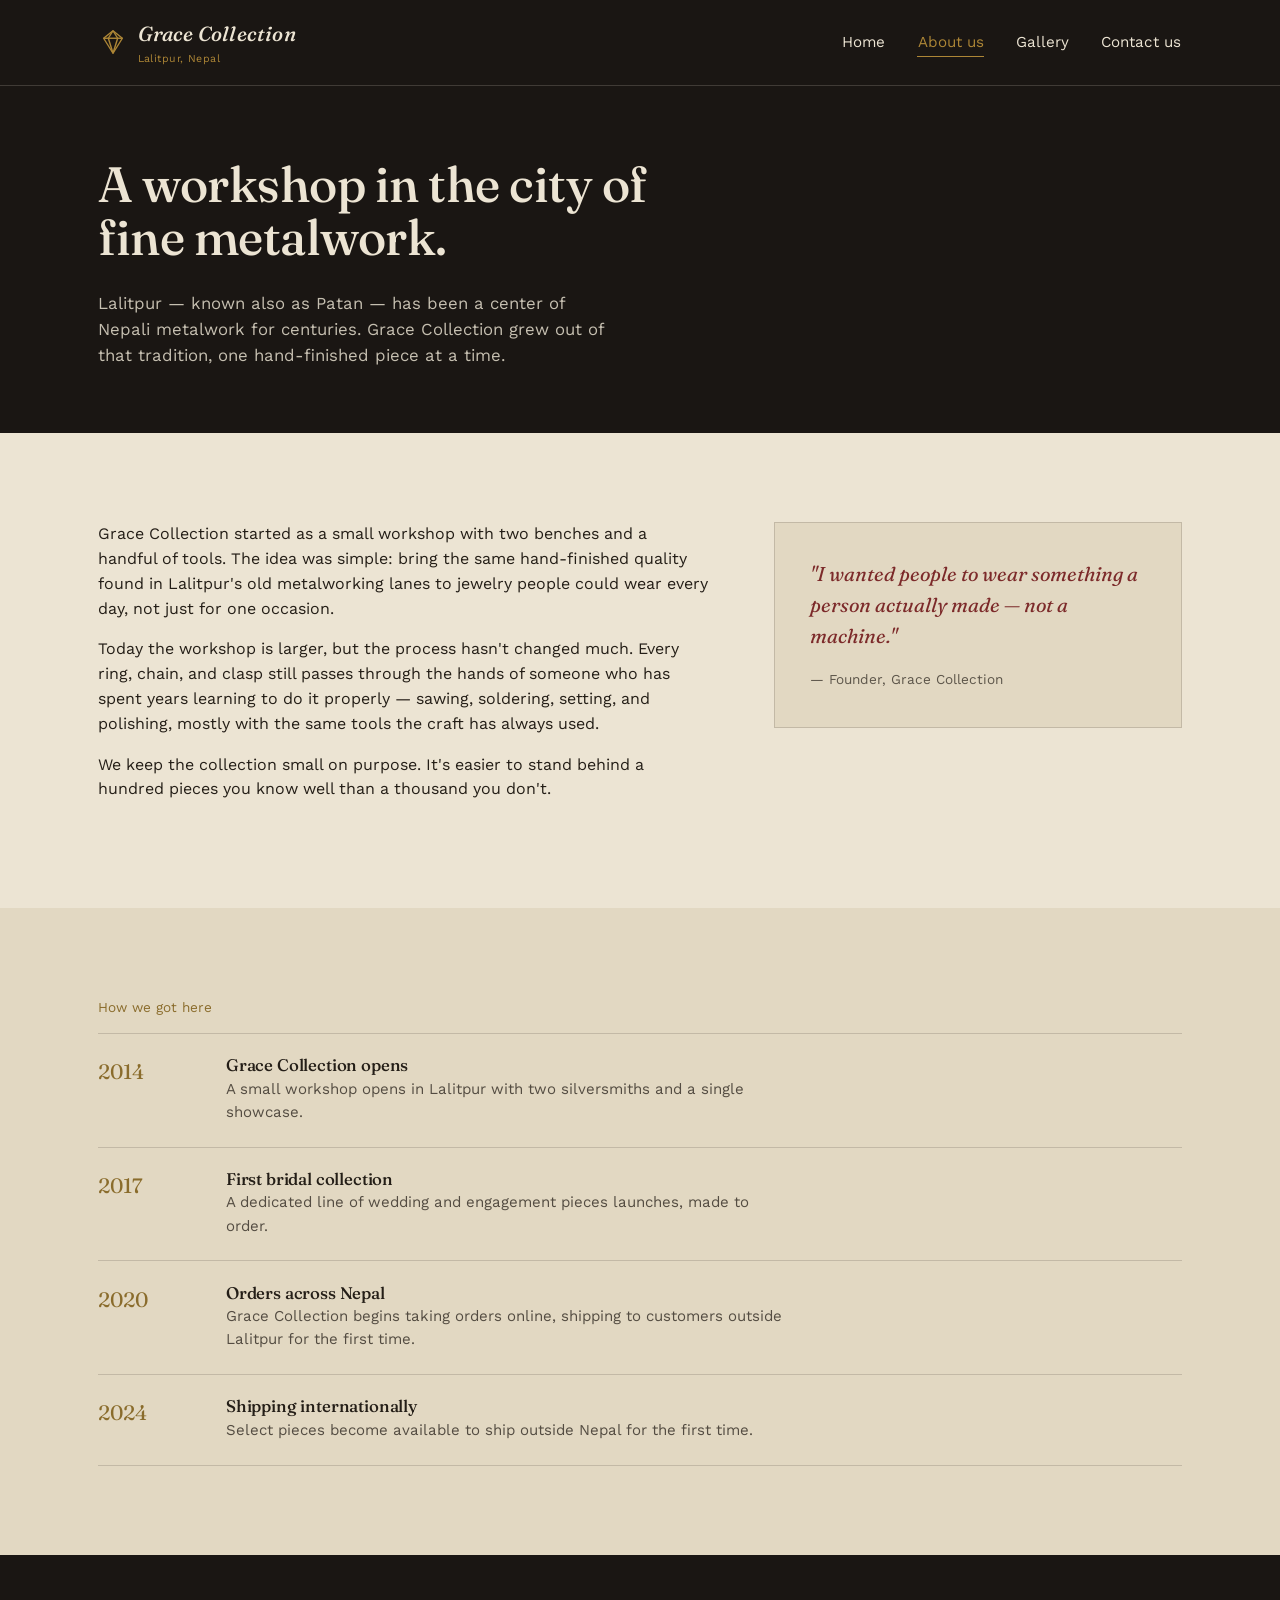
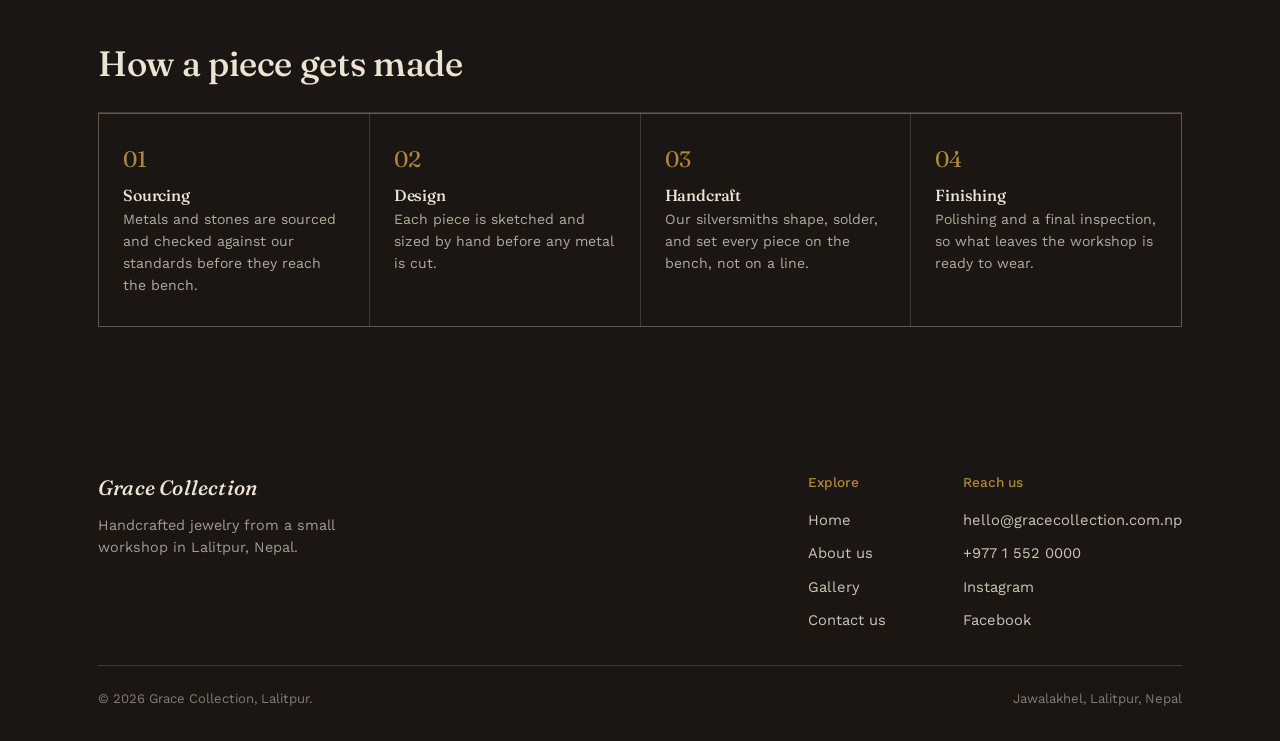
==== src/about.html @ c0f7ed3c "Add source files" ====
<!DOCTYPE html>
<html lang="en">
<head>
<meta charset="UTF-8">
<meta name="viewport" content="width=device-width, initial-scale=1.0">
<title>About us — Grace Collection</title>
<meta name="description" content="The story behind Grace Collection, a jewelry workshop in Lalitpur, Nepal.">
<link rel="preconnect" href="https://fonts.googleapis.com">
<link rel="preconnect" href="https://fonts.gstatic.com" crossorigin>
<link href="https://fonts.googleapis.com/css2?family=Fraunces:ital,opsz,wght@0,9..144,300;0,9..144,500;0,9..144,600;1,9..144,400;1,9..144,500&family=Work+Sans:wght@400;500;600&display=swap" rel="stylesheet">
<link rel="stylesheet" href="styles.css">
</head>
<body>

<header class="site-header">
  <div class="container">
    <a class="brand" href="index.html">
      <svg class="brand-mark" viewBox="0 0 32 32" fill="none" stroke="currentColor" stroke-width="1.5" stroke-linejoin="round" aria-hidden="true">
        <path d="M6 12 L16 4 L26 12 L16 28 Z"/>
        <path d="M6 12 L26 12"/>
        <path d="M11 12 L16 28"/>
        <path d="M21 12 L16 28"/>
        <path d="M16 4 L11 12"/>
        <path d="M16 4 L21 12"/>
      </svg>
      <span>
        <span class="brand-name">Grace Collection</span>
        <span class="brand-place">Lalitpur, Nepal</span>
      </span>
    </a>
    <button class="nav-toggle" aria-label="Toggle menu" aria-expanded="false">
      <svg viewBox="0 0 24 24" fill="none" stroke="currentColor" stroke-width="1.6" stroke-linecap="round" aria-hidden="true">
        <line x1="3" y1="6" x2="21" y2="6"/><line x1="3" y1="12" x2="21" y2="12"/><line x1="3" y1="18" x2="21" y2="18"/>
      </svg>
    </button>
    <nav class="site-nav" aria-label="Primary">
      <ul>
        <li><a href="index.html">Home</a></li>
        <li><a href="about.html" aria-current="page">About us</a></li>
        <li><a href="gallery.html">Gallery</a></li>
        <li><a href="contact.html">Contact us</a></li>
      </ul>
    </nav>
  </div>
</header>

<main>

  <section class="on-ink page-intro">
    <div class="container">
      <h1>A workshop in the city of fine metalwork.</h1>
      <p class="lede">Lalitpur — known also as Patan — has been a center of Nepali metalwork for centuries. Grace Collection grew out of that tradition, one hand-finished piece at a time.</p>
    </div>
  </section>

  <section class="on-paper">
    <div class="container two-col">
      <div>
        <p>Grace Collection started as a small workshop with two benches and a handful of tools. The idea was simple: bring the same hand-finished quality found in Lalitpur's old metalworking lanes to jewelry people could wear every day, not just for one occasion.</p>
        <p>Today the workshop is larger, but the process hasn't changed much. Every ring, chain, and clasp still passes through the hands of someone who has spent years learning to do it properly — sawing, soldering, setting, and polishing, mostly with the same tools the craft has always used.</p>
        <p>We keep the collection small on purpose. It's easier to stand behind a hundred pieces you know well than a thousand you don't.</p>
      </div>
      <div class="pull-panel">
        <blockquote>"I wanted people to wear something a person actually made — not a machine."</blockquote>
        <cite>— Founder, Grace Collection</cite>
      </div>
    </div>
  </section>

  <section class="on-paper-soft">
    <div class="container">
      <p class="eyebrow-plain">How we got here</p>
      <ul class="timeline">
        <li>
          <span class="year">2014</span>
          <div>
            <h3>Grace Collection opens</h3>
            <p>A small workshop opens in Lalitpur with two silversmiths and a single showcase.</p>
          </div>
        </li>
        <li>
          <span class="year">2017</span>
          <div>
            <h3>First bridal collection</h3>
            <p>A dedicated line of wedding and engagement pieces launches, made to order.</p>
          </div>
        </li>
        <li>
          <span class="year">2020</span>
          <div>
            <h3>Orders across Nepal</h3>
            <p>Grace Collection begins taking orders online, shipping to customers outside Lalitpur for the first time.</p>
          </div>
        </li>
        <li>
          <span class="year">2024</span>
          <div>
            <h3>Shipping internationally</h3>
            <p>Select pieces become available to ship outside Nepal for the first time.</p>
          </div>
        </li>
      </ul>
    </div>
  </section>

  <section class="on-ink">
    <div class="container">
      <h2 style="font-size:clamp(1.6rem,3vw,2.2rem); max-width:22ch;">How a piece gets made</h2>
      <hr class="rule" style="margin: 1.8rem 0 0;">
      <div class="process-steps">
        <div class="process-step">
          <span class="step-year">01</span>
          <h3>Sourcing</h3>
          <p>Metals and stones are sourced and checked against our standards before they reach the bench.</p>
        </div>
        <div class="process-step">
          <span class="step-year">02</span>
          <h3>Design</h3>
          <p>Each piece is sketched and sized by hand before any metal is cut.</p>
        </div>
        <div class="process-step">
          <span class="step-year">03</span>
          <h3>Handcraft</h3>
          <p>Our silversmiths shape, solder, and set every piece on the bench, not on a line.</p>
        </div>
        <div class="process-step">
          <span class="step-year">04</span>
          <h3>Finishing</h3>
          <p>Polishing and a final inspection, so what leaves the workshop is ready to wear.</p>
        </div>
      </div>
    </div>
  </section>

</main>

<footer class="site-footer">
  <div class="container">
    <div class="footer-top">
      <div class="footer-brand">
        <span class="brand-name" style="font-family:var(--serif); font-style:italic;">Grace Collection</span>
        <p>Handcrafted jewelry from a small workshop in Lalitpur, Nepal.</p>
      </div>
      <div class="footer-links">
        <div>
          <h4>Explore</h4>
          <ul>
            <li><a href="index.html">Home</a></li>
            <li><a href="about.html">About us</a></li>
            <li><a href="gallery.html">Gallery</a></li>
            <li><a href="contact.html">Contact us</a></li>
          </ul>
        </div>
        <div>
          <h4>Reach us</h4>
          <ul>
            <li><a href="mailto:hello@gracecollection.com.np">hello@gracecollection.com.np</a></li>
            <li><a href="tel:+97715520000">+977 1&nbsp;552&nbsp;0000</a></li>
            <li><a href="https://instagram.com" target="_blank" rel="noopener">Instagram</a></li>
            <li><a href="https://facebook.com" target="_blank" rel="noopener">Facebook</a></li>
          </ul>
        </div>
      </div>
    </div>
    <div class="footer-bottom">
      <span>© 2026 Grace Collection, Lalitpur.</span>
      <span>Jawalakhel, Lalitpur, Nepal</span>
    </div>
  </div>
</footer>

<script src="script.js"></script>
</body>
</html>
---- src/styles.css ----
/* ==========================================================================
   Grace Collection — design tokens
   Palette drawn from Lalitpur (Patan)'s metalwork tradition:
   oxidised bronze, aged brass, garnet stone, copper-patina green.
   ========================================================================== */

:root{
  --ink:        #1a1613;   /* oxidised bronze — primary dark background */
  --ink-soft:   #241f1a;   /* slightly lighter panel on ink */
  --paper:      #ece4d3;   /* warm stone / parchment — light background */
  --paper-soft: #e2d8c2;   /* panel tone on paper */
  --brass:      #ad8636;   /* aged brass — primary accent */
  --brass-dim:  #8a6c2c;   /* brass, lower contrast, for text on paper */
  --garnet:     #7c2a2a;   /* garnet stone — secondary accent */
  --patina:     #56705f;   /* copper patina — tertiary accent */
  --ink-text:   #241e17;   /* body text on paper */
  --paper-text: #ece4d3;   /* body text on ink */
  --line-on-ink:   rgba(236,228,211,0.18);
  --line-on-paper: rgba(36,30,23,0.16);

  --serif: "Fraunces", "Iowan Old Style", "Palatino Linotype", serif;
  --sans:  "Work Sans", "Helvetica Neue", Arial, sans-serif;

  --maxw: 1180px;
  --gutter: clamp(1.25rem, 4vw, 3rem);
}

*, *::before, *::after{ box-sizing: border-box; }
html{ scroll-behavior: smooth; }
@media (prefers-reduced-motion: reduce){
  html{ scroll-behavior: auto; }
  *, *::before, *::after{ animation-duration: 0.001ms !important; animation-iteration-count: 1 !important; transition-duration: 0.001ms !important; }
}

body{
  margin: 0;
  background: var(--paper);
  color: var(--ink-text);
  font-family: var(--sans);
  font-size: 16px;
  line-height: 1.55;
  -webkit-font-smoothing: antialiased;
}

img, svg{ display:block; max-width:100%; }

a{ color: inherit; }

h1, h2, h3{
  font-family: var(--serif);
  font-weight: 500;
  line-height: 1.08;
  margin: 0 0 0.5em;
  letter-spacing: -0.01em;
}

p{ margin: 0 0 1em; max-width: 62ch; }

.container{
  max-width: var(--maxw);
  margin: 0 auto;
  padding: 0 var(--gutter);
}

/* focus visibility */
a:focus-visible, button:focus-visible{
  outline: 2px solid var(--brass);
  outline-offset: 3px;
}

/* ---------------------------------------------------------------- header */

.site-header{
  position: sticky;
  top: 0;
  z-index: 40;
  background: var(--ink);
  color: var(--paper-text);
  border-bottom: 1px solid var(--line-on-ink);
}

.site-header .container{
  display: flex;
  align-items: center;
  justify-content: space-between;
  padding-top: 1.1rem;
  padding-bottom: 1.1rem;
}

.brand{
  display: flex;
  align-items: center;
  gap: 0.6rem;
  text-decoration: none;
  color: var(--paper-text);
}

.brand-mark{ width: 30px; height: 30px; color: var(--brass); flex: none; }

.brand-name{
  font-family: var(--serif);
  font-style: italic;
  font-weight: 500;
  font-size: 1.28rem;
  letter-spacing: 0.01em;
}

.brand-place{
  display:block;
  font-family: var(--sans);
  font-style: normal;
  font-size: 0.66rem;
  letter-spacing: 0.04em;
  color: var(--brass);
  margin-top: 0.1rem;
}

nav.site-nav ul{
  display: flex;
  gap: clamp(1.1rem, 2.4vw, 2.1rem);
  list-style: none;
  margin: 0; padding: 0;
}

nav.site-nav a{
  text-decoration: none;
  font-size: 0.95rem;
  color: var(--paper-text);
  padding: 0.3rem 0.05rem;
  border-bottom: 1px solid transparent;
  transition: border-color 0.15s ease, color 0.15s ease;
}
nav.site-nav a:hover{ border-color: var(--brass); }
nav.site-nav a[aria-current="page"]{
  color: var(--brass);
  border-color: var(--brass);
}

.nav-toggle{
  display: none;
  background: none;
  border: 1px solid var(--line-on-ink);
  color: var(--paper-text);
  width: 42px; height: 38px;
  border-radius: 2px;
  cursor: pointer;
  align-items: center;
  justify-content: center;
}
.nav-toggle svg{ width: 18px; height: 18px; }

@media (max-width: 720px){
  nav.site-nav{
    position: absolute;
    top: 100%; left: 0; right: 0;
    background: var(--ink);
    border-bottom: 1px solid var(--line-on-ink);
    max-height: 0;
    overflow: hidden;
    transition: max-height 0.25s ease;
  }
  nav.site-nav.is-open{ max-height: 260px; }
  nav.site-nav ul{
    flex-direction: column;
    gap: 0;
    padding: 0.5rem var(--gutter) 1.2rem;
  }
  nav.site-nav li{ border-top: 1px solid var(--line-on-ink); }
  nav.site-nav li:first-child{ border-top: none; }
  nav.site-nav a{ display:block; padding: 0.85rem 0; border-bottom: none; }
  .nav-toggle{ display: inline-flex; }
  .site-header{ position: relative; }
}

/* ------------------------------------------------------------- sections */

section{ padding: clamp(3rem, 7vw, 6rem) 0; }

.on-ink{ background: var(--ink); color: var(--paper-text); }
.on-paper{ background: var(--paper); color: var(--ink-text); }
.on-paper-soft{ background: var(--paper-soft); color: var(--ink-text); }

.rule{
  border: none;
  border-top: 1px solid var(--line-on-paper);
  margin: 0;
}
.on-ink .rule{ border-top-color: var(--line-on-ink); }

.eyebrow-plain{
  font-size: 0.85rem;
  color: var(--brass-dim);
  margin: 0 0 0.9rem;
}
.on-ink .eyebrow-plain{ color: var(--brass); }

/* ------------------------------------------------------------------ hero */

.hero{
  display: grid;
  grid-template-columns: 1.15fr 0.85fr;
  gap: clamp(2rem, 5vw, 4rem);
  align-items: center;
  padding-top: clamp(3rem, 8vw, 5.5rem);
  padding-bottom: clamp(3rem, 8vw, 5.5rem);
}

.hero h1{
  font-size: clamp(2.4rem, 5vw, 4rem);
  max-width: 14ch;
}

.hero p.lede{
  font-size: 1.1rem;
  max-width: 46ch;
  color: rgba(236,228,211,0.82);
}

.btn{
  display: inline-flex;
  align-items: center;
  gap: 0.5rem;
  padding: 0.85rem 1.4rem;
  border: 1px solid var(--brass);
  color: var(--brass);
  text-decoration: none;
  font-size: 0.95rem;
  border-radius: 1px;
  transition: background 0.15s ease, color 0.15s ease;
}
.btn:hover{ background: var(--brass); color: var(--ink); }
.on-paper .btn{ border-color: var(--garnet); color: var(--garnet); }
.on-paper .btn:hover{ background: var(--garnet); color: var(--paper); }

.hero-art{
  border: 1px solid var(--line-on-ink);
  padding: clamp(1.5rem, 4vw, 3rem);
  aspect-ratio: 4/5;
  display:flex;
  align-items:center;
  justify-content:center;
  background: linear-gradient(155deg, #2a2119 0%, #1a1613 60%);
}
.hero-art svg{ width: 100%; height: 100%; color: var(--brass); }

@media (max-width: 820px){
  .hero{ grid-template-columns: 1fr; }
  .hero-art{ order: -1; max-width: 320px; margin: 0 auto; }
}

/* -------------------------------------------------------------- page top (non-home) */

.page-intro{
  padding-top: clamp(2.75rem, 7vw, 4.5rem);
  padding-bottom: clamp(2rem, 5vw, 3rem);
}
.page-intro h1{ font-size: clamp(2.1rem, 4.4vw, 3.1rem); max-width: 18ch; }
.page-intro .lede{ font-size: 1.05rem; color: rgba(236,228,211,0.82); max-width: 52ch; }

/* --------------------------------------------------------- category grid */

.category-grid{
  display: grid;
  grid-template-columns: repeat(4, 1fr);
  gap: 1px;
  background: var(--line-on-paper);
  border: 1px solid var(--line-on-paper);
}
.category-card{
  background: var(--paper);
  padding: 2rem 1.6rem;
  text-decoration: none;
  color: var(--ink-text);
  display:flex;
  flex-direction: column;
  gap: 1.4rem;
  min-height: 220px;
  transition: background 0.15s ease;
}
.category-card:hover{ background: var(--paper-soft); }
.category-card svg{ width: 40px; height: 40px; color: var(--garnet); }
.category-card h3{ font-size: 1.15rem; margin-bottom: 0.25rem; }
.category-card p{ font-size: 0.92rem; color: rgba(36,30,23,0.75); margin: 0; }

@media (max-width: 900px){
  .category-grid{ grid-template-columns: repeat(2, 1fr); }
}
@media (max-width: 520px){
  .category-grid{ grid-template-columns: 1fr; }
}

/* ------------------------------------------------------------ why-us row */

.statement-row{
  display: grid;
  grid-template-columns: repeat(3, 1fr);
  gap: clamp(2rem, 4vw, 3rem);
}
.statement svg{ width: 30px; height: 30px; color: var(--patina); margin-bottom: 1.1rem; }
.statement h3{ font-size: 1.15rem; }
.statement p{ font-size: 0.95rem; color: rgba(236,228,211,0.78); }

@media (max-width: 780px){
  .statement-row{ grid-template-columns: 1fr; }
}

/* ------------------------------------------------------------------ two-col (about) */

.two-col{
  display: grid;
  grid-template-columns: 1.2fr 0.8fr;
  gap: clamp(2rem, 5vw, 4rem);
  align-items: start;
}
.pull-panel{
  border: 1px solid var(--line-on-paper);
  padding: clamp(1.6rem, 3vw, 2.2rem);
  background: var(--paper-soft);
}
.pull-panel blockquote{
  font-family: var(--serif);
  font-style: italic;
  font-size: 1.25rem;
  margin: 0 0 1rem;
  color: var(--garnet);
}
.pull-panel cite{ font-style: normal; font-size: 0.85rem; color: rgba(36,30,23,0.7); }

@media (max-width: 820px){ .two-col{ grid-template-columns: 1fr; } }

/* ------------------------------------------------------------------ timeline */

.timeline{ list-style:none; margin:0; padding:0; }
.timeline li{
  display: grid;
  grid-template-columns: 6.5rem 1fr;
  gap: 1.5rem;
  padding: 1.4rem 0;
  border-top: 1px solid var(--line-on-paper);
}
.timeline li:last-child{ border-bottom: 1px solid var(--line-on-paper); }
.timeline .year{
  font-family: var(--serif);
  font-size: 1.3rem;
  color: var(--brass-dim);
}
.timeline h3{ font-size: 1.05rem; margin-bottom: 0.2rem; }
.timeline p{ margin:0; font-size: 0.94rem; color: rgba(36,30,23,0.75); }

@media (max-width: 560px){
  .timeline li{ grid-template-columns: 1fr; gap: 0.3rem; }
}

/* ------------------------------------------------------------------ process steps */

.process-steps{
  display:grid;
  grid-template-columns: repeat(4,1fr);
  gap: 1px;
  background: var(--line-on-ink);
  border: 1px solid var(--line-on-ink);
}
.process-step{
  background: var(--ink);
  padding: 1.8rem 1.5rem;
}
.process-step .step-year{
  font-family: var(--serif);
  color: var(--brass);
  font-size: 1.4rem;
  display:block;
  margin-bottom: 0.6rem;
}
.process-step h3{ font-size: 1rem; margin-bottom: 0.35rem; }
.process-step p{ font-size: 0.88rem; color: rgba(236,228,211,0.72); margin:0; }

@media (max-width: 820px){ .process-steps{ grid-template-columns: repeat(2,1fr); } }
@media (max-width: 480px){ .process-steps{ grid-template-columns: 1fr; } }

/* ------------------------------------------------------------------ gallery */

.filter-bar{
  display: flex;
  flex-wrap: wrap;
  gap: 0.6rem 1.5rem;
  padding: 1.6rem 0 2.2rem;
  border-bottom: 1px solid var(--line-on-paper);
}
.filter-btn{
  background: none;
  border: none;
  font: inherit;
  font-size: 0.95rem;
  color: rgba(36,30,23,0.6);
  padding: 0.2rem 0;
  cursor: pointer;
  border-bottom: 1px solid transparent;
}
.filter-btn:hover{ color: var(--ink-text); }
.filter-btn.is-active{
  color: var(--garnet);
  border-color: var(--garnet);
}

.gallery-grid{
  display: grid;
  grid-template-columns: repeat(3, 1fr);
  gap: clamp(1.4rem, 2.5vw, 2.2rem);
  padding-top: clamp(2rem, 4vw, 2.8rem);
}
.piece{ text-decoration:none; color:inherit; }
.piece-art{
  aspect-ratio: 1/1;
  display:flex;
  align-items:center;
  justify-content:center;
  padding: 14%;
  margin-bottom: 1rem;
  border: 1px solid var(--line-on-paper);
}
.piece-art svg{ width:100%; height:100%; color: rgba(26,22,19,0.82); }
.piece[data-cat="rings"] .piece-art{ background: linear-gradient(155deg,#efe6d4,#d8c9a8); }
.piece[data-cat="necklaces"] .piece-art{ background: linear-gradient(155deg,#e9dfcb,#c9b490); }
.piece[data-cat="earrings"] .piece-art{ background: linear-gradient(155deg,#e7d9cd,#c9a898); }
.piece[data-cat="bangles"] .piece-art{ background: linear-gradient(155deg,#e2ded0,#b9c2b2); }

.piece h3{ font-size: 1.02rem; margin-bottom: 0.2rem; font-family: var(--sans); font-weight: 500; }
.piece .piece-cat{ font-size: 0.82rem; color: rgba(36,30,23,0.6); margin-bottom: 0.35rem; }
.piece .piece-price{ font-size: 0.95rem; color: var(--brass-dim); margin: 0; }

.piece[hidden]{ display:none; }

@media (max-width: 900px){ .gallery-grid{ grid-template-columns: repeat(2,1fr); } }
@media (max-width: 540px){ .gallery-grid{ grid-template-columns: 1fr; } }

.gallery-note{ font-size: 0.85rem; color: rgba(36,30,23,0.55); margin-top: 2.5rem; }

/* ------------------------------------------------------------------ contact */

.contact-grid{
  display: grid;
  grid-template-columns: 1fr 1fr;
  gap: clamp(2rem, 5vw, 4rem);
}
.contact-list{ list-style:none; margin:0; padding:0; }
.contact-list li{
  padding: 1.3rem 0;
  border-top: 1px solid var(--line-on-paper);
  display:grid;
  grid-template-columns: 7rem 1fr;
  gap: 1rem;
}
.contact-list li:last-child{ border-bottom: 1px solid var(--line-on-paper); }
.contact-list .label{ font-size: 0.85rem; color: rgba(36,30,23,0.55); }
.contact-list a{ text-decoration: none; color: var(--garnet); border-bottom: 1px solid transparent; }
.contact-list a:hover{ border-color: var(--garnet); }

.hours-table{ width:100%; border-collapse: collapse; font-size: 0.95rem; }
.hours-table td{ padding: 0.55rem 0; border-top: 1px solid var(--line-on-paper); }
.hours-table tr:last-child td{ border-bottom: 1px solid var(--line-on-paper); }
.hours-table td:last-child{ text-align:right; color: rgba(36,30,23,0.7); }

.map-mark{ width: 46px; height: 46px; color: var(--garnet); margin-bottom: 1.4rem; }

@media (max-width: 780px){ .contact-grid{ grid-template-columns: 1fr; } }

/* ------------------------------------------------------------------ footer */

footer.site-footer{
  background: var(--ink);
  color: var(--paper-text);
  padding: clamp(2.5rem, 5vw, 3.5rem) 0 2rem;
}
.footer-top{
  display:flex;
  flex-wrap: wrap;
  gap: 2.5rem;
  justify-content: space-between;
  padding-bottom: 2rem;
  border-bottom: 1px solid var(--line-on-ink);
  margin-bottom: 1.4rem;
}
.footer-brand .brand-name{ font-size: 1.3rem; }
.footer-brand p{ margin-top: 0.6rem; font-size: 0.9rem; color: rgba(236,228,211,0.65); max-width: 32ch; }

.footer-links{ display:flex; gap: clamp(2.5rem, 6vw, 5rem); flex-wrap: wrap; }
.footer-links h4{
  font-family: var(--sans);
  font-size: 0.85rem;
  color: var(--brass);
  margin: 0 0 0.9rem;
  font-weight: 500;
}
.footer-links ul{ list-style:none; margin:0; padding:0; display:flex; flex-direction:column; gap:0.55rem; }
.footer-links a{ text-decoration:none; font-size:0.92rem; color: rgba(236,228,211,0.85); }
.footer-links a:hover{ color: var(--brass); }

.footer-bottom{
  display:flex;
  justify-content: space-between;
  flex-wrap: wrap;
  gap: 0.8rem;
  font-size: 0.82rem;
  color: rgba(236,228,211,0.5);
}
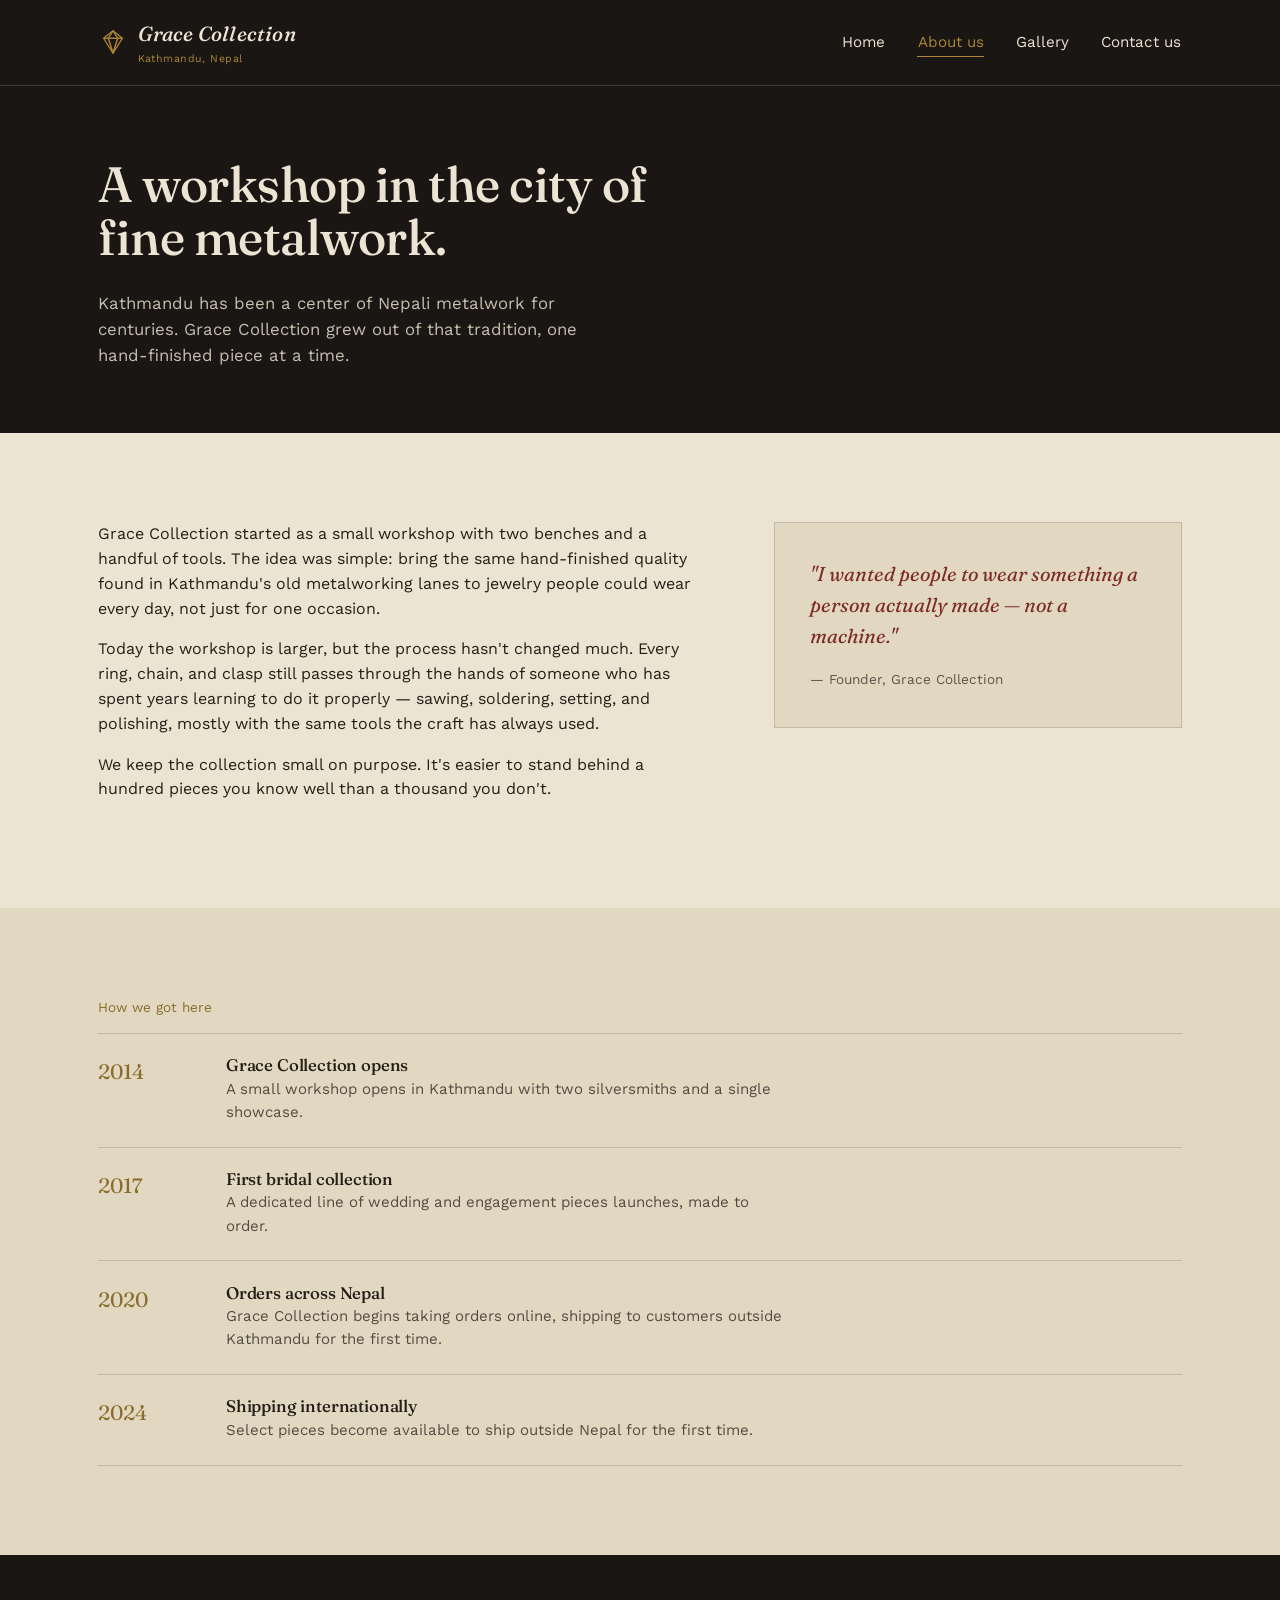
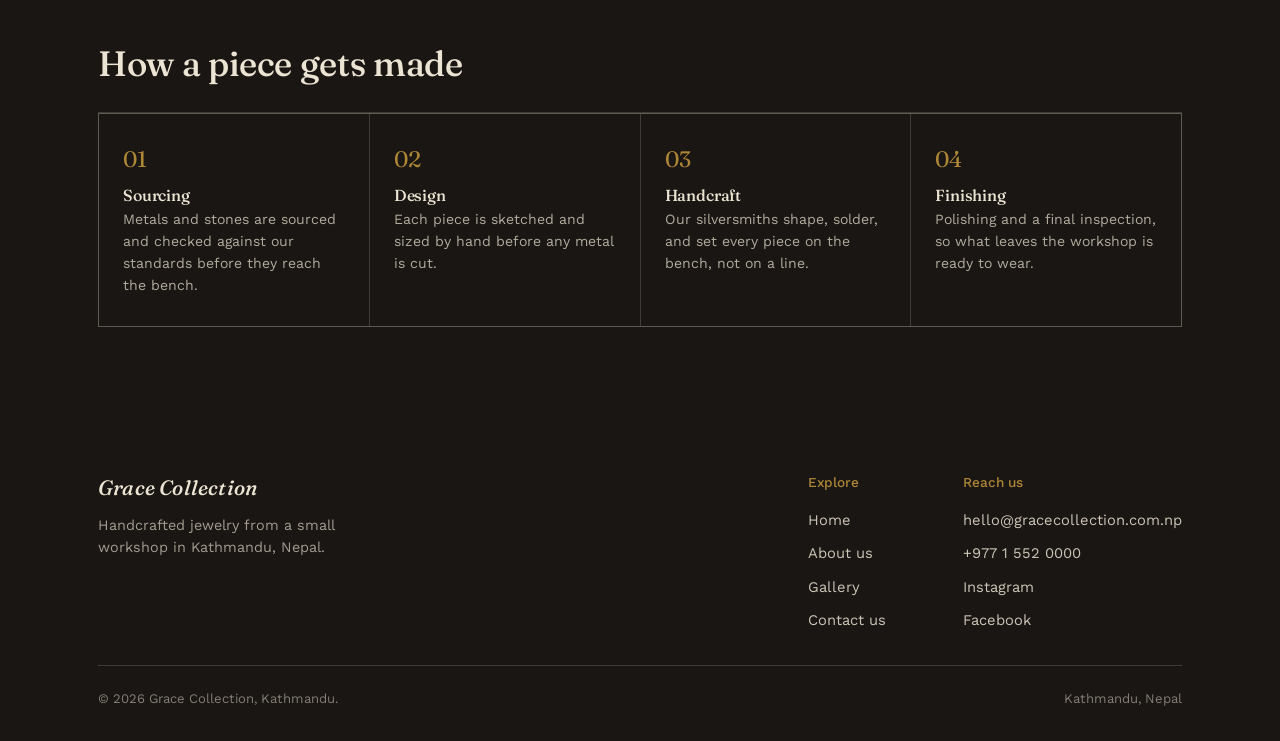
==== commit 356dcfbb: "Fixed Contact" ====
--- a/src/about.html
+++ b/src/about.html
@@ -4,7 +4,7 @@
 <meta charset="UTF-8">
 <meta name="viewport" content="width=device-width, initial-scale=1.0">
 <title>About us — Grace Collection</title>
-<meta name="description" content="The story behind Grace Collection, a jewelry workshop in Lalitpur, Nepal.">
+<meta name="description" content="The story behind Grace Collection, a jewelry workshop in Kathmandu, Nepal.">
 <link rel="preconnect" href="https://fonts.googleapis.com">
 <link rel="preconnect" href="https://fonts.gstatic.com" crossorigin>
 <link href="https://fonts.googleapis.com/css2?family=Fraunces:ital,opsz,wght@0,9..144,300;0,9..144,500;0,9..144,600;1,9..144,400;1,9..144,500&family=Work+Sans:wght@400;500;600&display=swap" rel="stylesheet">
@@ -25,7 +25,7 @@
       </svg>
       <span>
         <span class="brand-name">Grace Collection</span>
-        <span class="brand-place">Lalitpur, Nepal</span>
+        <span class="brand-place">Kathmandu, Nepal</span>
       </span>
     </a>
     <button class="nav-toggle" aria-label="Toggle menu" aria-expanded="false">
@@ -49,14 +49,14 @@
   <section class="on-ink page-intro">
     <div class="container">
       <h1>A workshop in the city of fine metalwork.</h1>
-      <p class="lede">Lalitpur — known also as Patan — has been a center of Nepali metalwork for centuries. Grace Collection grew out of that tradition, one hand-finished piece at a time.</p>
+      <p class="lede">Kathmandu has been a center of Nepali metalwork for centuries. Grace Collection grew out of that tradition, one hand-finished piece at a time.</p>
     </div>
   </section>
 
   <section class="on-paper">
     <div class="container two-col">
       <div>
-        <p>Grace Collection started as a small workshop with two benches and a handful of tools. The idea was simple: bring the same hand-finished quality found in Lalitpur's old metalworking lanes to jewelry people could wear every day, not just for one occasion.</p>
+        <p>Grace Collection started as a small workshop with two benches and a handful of tools. The idea was simple: bring the same hand-finished quality found in Kathmandu's old metalworking lanes to jewelry people could wear every day, not just for one occasion.</p>
         <p>Today the workshop is larger, but the process hasn't changed much. Every ring, chain, and clasp still passes through the hands of someone who has spent years learning to do it properly — sawing, soldering, setting, and polishing, mostly with the same tools the craft has always used.</p>
         <p>We keep the collection small on purpose. It's easier to stand behind a hundred pieces you know well than a thousand you don't.</p>
       </div>
@@ -75,7 +75,7 @@
           <span class="year">2014</span>
           <div>
             <h3>Grace Collection opens</h3>
-            <p>A small workshop opens in Lalitpur with two silversmiths and a single showcase.</p>
+            <p>A small workshop opens in Kathmandu with two silversmiths and a single showcase.</p>
           </div>
         </li>
         <li>
@@ -89,7 +89,7 @@
           <span class="year">2020</span>
           <div>
             <h3>Orders across Nepal</h3>
-            <p>Grace Collection begins taking orders online, shipping to customers outside Lalitpur for the first time.</p>
+            <p>Grace Collection begins taking orders online, shipping to customers outside Kathmandu for the first time.</p>
           </div>
         </li>
         <li>
@@ -139,7 +139,7 @@
     <div class="footer-top">
       <div class="footer-brand">
         <span class="brand-name" style="font-family:var(--serif); font-style:italic;">Grace Collection</span>
-        <p>Handcrafted jewelry from a small workshop in Lalitpur, Nepal.</p>
+        <p>Handcrafted jewelry from a small workshop in Kathmandu, Nepal.</p>
       </div>
       <div class="footer-links">
         <div>
@@ -163,8 +163,8 @@
       </div>
     </div>
     <div class="footer-bottom">
-      <span>© 2026 Grace Collection, Lalitpur.</span>
-      <span>Jawalakhel, Lalitpur, Nepal</span>
+      <span>© 2026 Grace Collection, Kathmandu.</span>
+      <span>Kathmandu, Nepal</span>
     </div>
   </div>
 </footer>
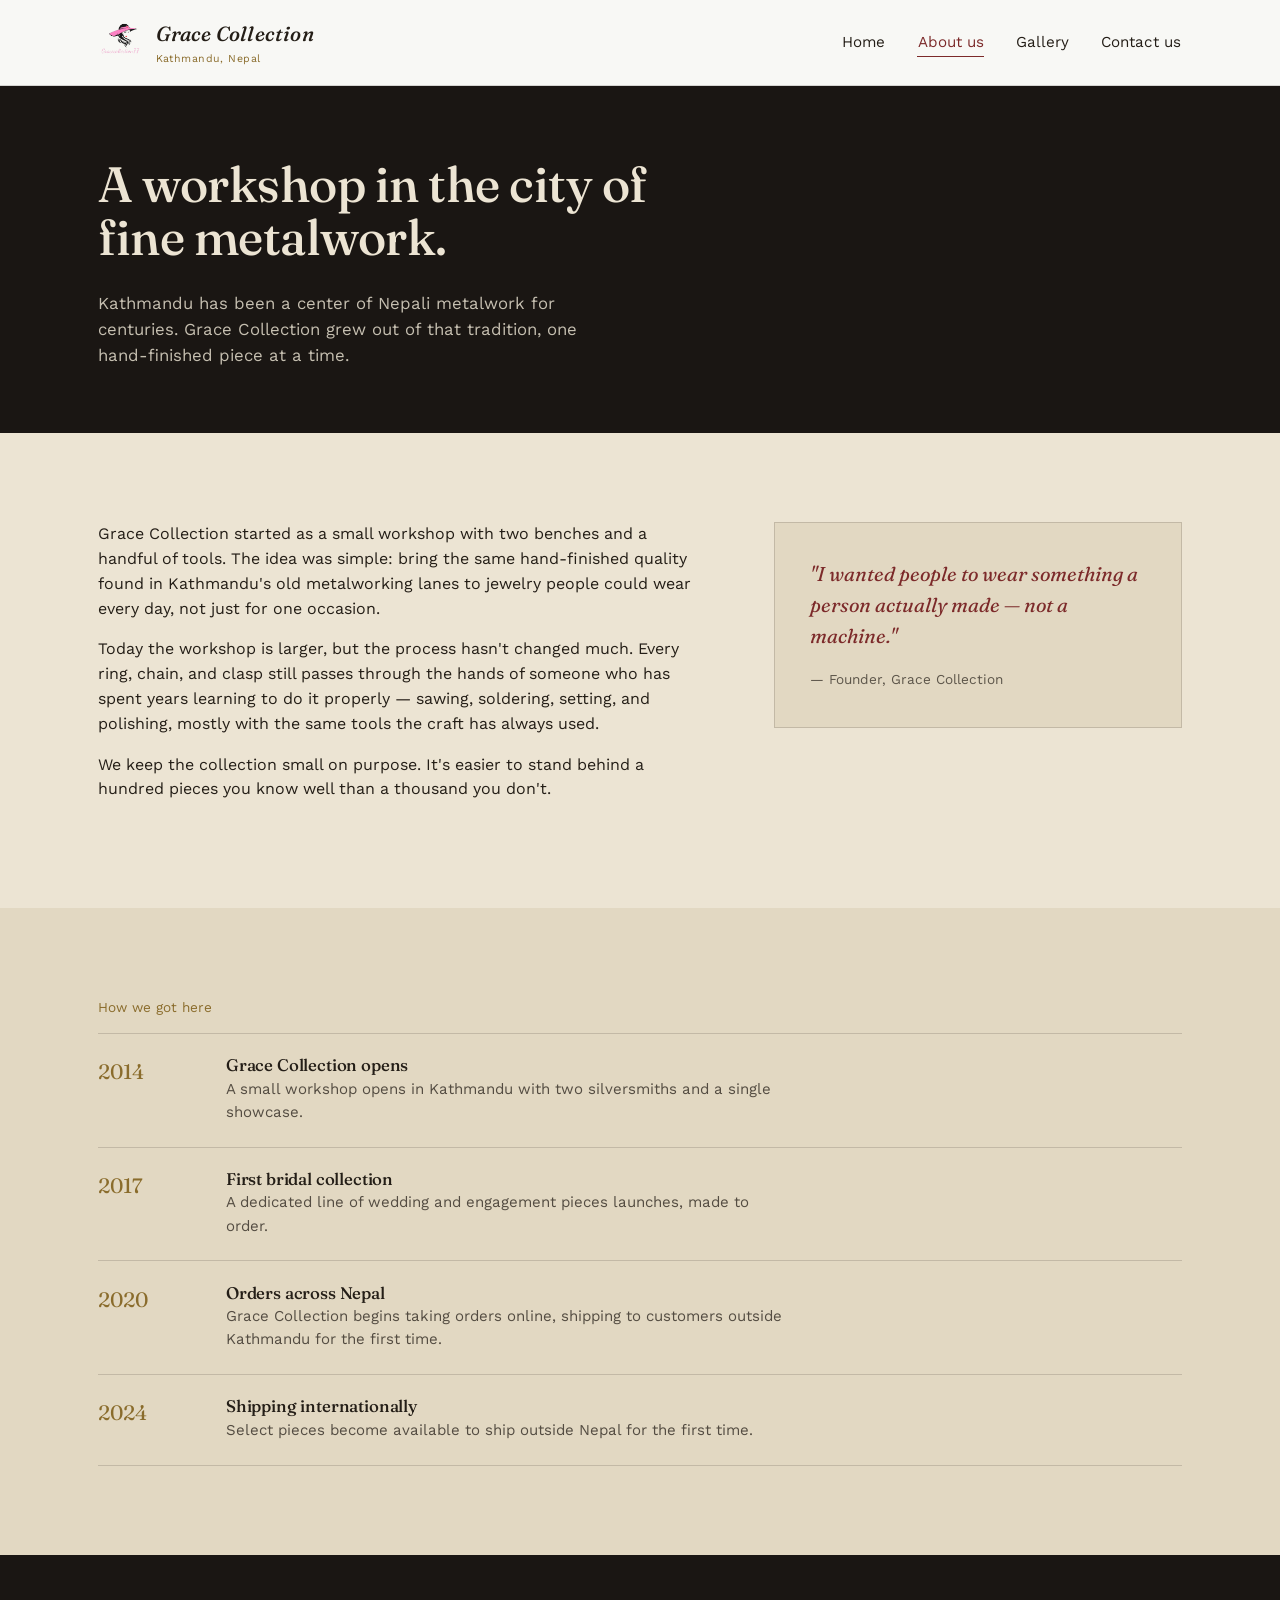
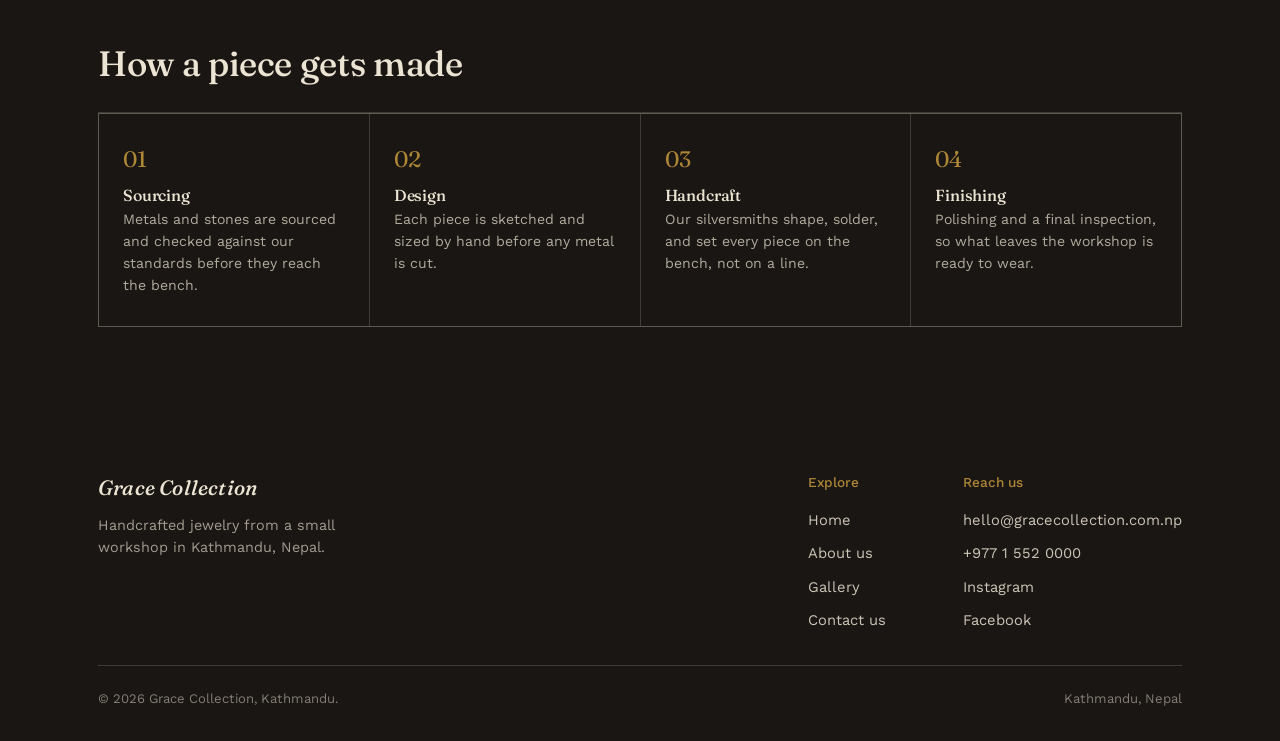
==== commit a4bb3850: "Fixed header and logo" ====
--- a/src/about.html
+++ b/src/about.html
@@ -15,14 +15,7 @@
 <header class="site-header">
   <div class="container">
     <a class="brand" href="index.html">
-      <svg class="brand-mark" viewBox="0 0 32 32" fill="none" stroke="currentColor" stroke-width="1.5" stroke-linejoin="round" aria-hidden="true">
-        <path d="M6 12 L16 4 L26 12 L16 28 Z"/>
-        <path d="M6 12 L26 12"/>
-        <path d="M11 12 L16 28"/>
-        <path d="M21 12 L16 28"/>
-        <path d="M16 4 L11 12"/>
-        <path d="M16 4 L21 12"/>
-      </svg>
+      <img class="brand-mark" src="images/Grace%20Collection%20Logo%20Transparent.png" alt="Grace Collection logo">
       <span>
         <span class="brand-name">Grace Collection</span>
         <span class="brand-place">Kathmandu, Nepal</span>
--- a/src/styles.css
+++ b/src/styles.css
@@ -74,9 +74,9 @@
   position: sticky;
   top: 0;
   z-index: 40;
-  background: var(--ink);
-  color: var(--paper-text);
-  border-bottom: 1px solid var(--line-on-ink);
+  background: #f8f8f5;
+  color: var(--ink-text);
+  border-bottom: 1px solid var(--line-on-paper);
 }
 
 .site-header .container{
@@ -92,10 +92,10 @@
   align-items: center;
   gap: 0.6rem;
   text-decoration: none;
-  color: var(--paper-text);
-}
-
-.brand-mark{ width: 30px; height: 30px; color: var(--brass); flex: none; }
+  color: var(--ink-text);
+}
+
+.brand-mark{ width: 48px; height: 48px; object-fit: contain; flex: none; }
 
 .brand-name{
   font-family: var(--serif);
@@ -111,7 +111,7 @@
   font-style: normal;
   font-size: 0.66rem;
   letter-spacing: 0.04em;
-  color: var(--brass);
+  color: var(--brass-dim);
   margin-top: 0.1rem;
 }
 
@@ -125,22 +125,22 @@
 nav.site-nav a{
   text-decoration: none;
   font-size: 0.95rem;
-  color: var(--paper-text);
+  color: var(--ink-text);
   padding: 0.3rem 0.05rem;
   border-bottom: 1px solid transparent;
   transition: border-color 0.15s ease, color 0.15s ease;
 }
-nav.site-nav a:hover{ border-color: var(--brass); }
+nav.site-nav a:hover{ border-color: var(--garnet); }
 nav.site-nav a[aria-current="page"]{
-  color: var(--brass);
-  border-color: var(--brass);
+  color: var(--garnet);
+  border-color: var(--garnet);
 }
 
 .nav-toggle{
   display: none;
   background: none;
-  border: 1px solid var(--line-on-ink);
-  color: var(--paper-text);
+  border: 1px solid var(--line-on-paper);
+  color: var(--ink-text);
   width: 42px; height: 38px;
   border-radius: 2px;
   cursor: pointer;
@@ -153,8 +153,8 @@
   nav.site-nav{
     position: absolute;
     top: 100%; left: 0; right: 0;
-    background: var(--ink);
-    border-bottom: 1px solid var(--line-on-ink);
+    background: #f8f8f5;
+    border-bottom: 1px solid var(--line-on-paper);
     max-height: 0;
     overflow: hidden;
     transition: max-height 0.25s ease;
@@ -165,7 +165,7 @@
     gap: 0;
     padding: 0.5rem var(--gutter) 1.2rem;
   }
-  nav.site-nav li{ border-top: 1px solid var(--line-on-ink); }
+  nav.site-nav li{ border-top: 1px solid var(--line-on-paper); }
   nav.site-nav li:first-child{ border-top: none; }
   nav.site-nav a{ display:block; padding: 0.85rem 0; border-bottom: none; }
   .nav-toggle{ display: inline-flex; }
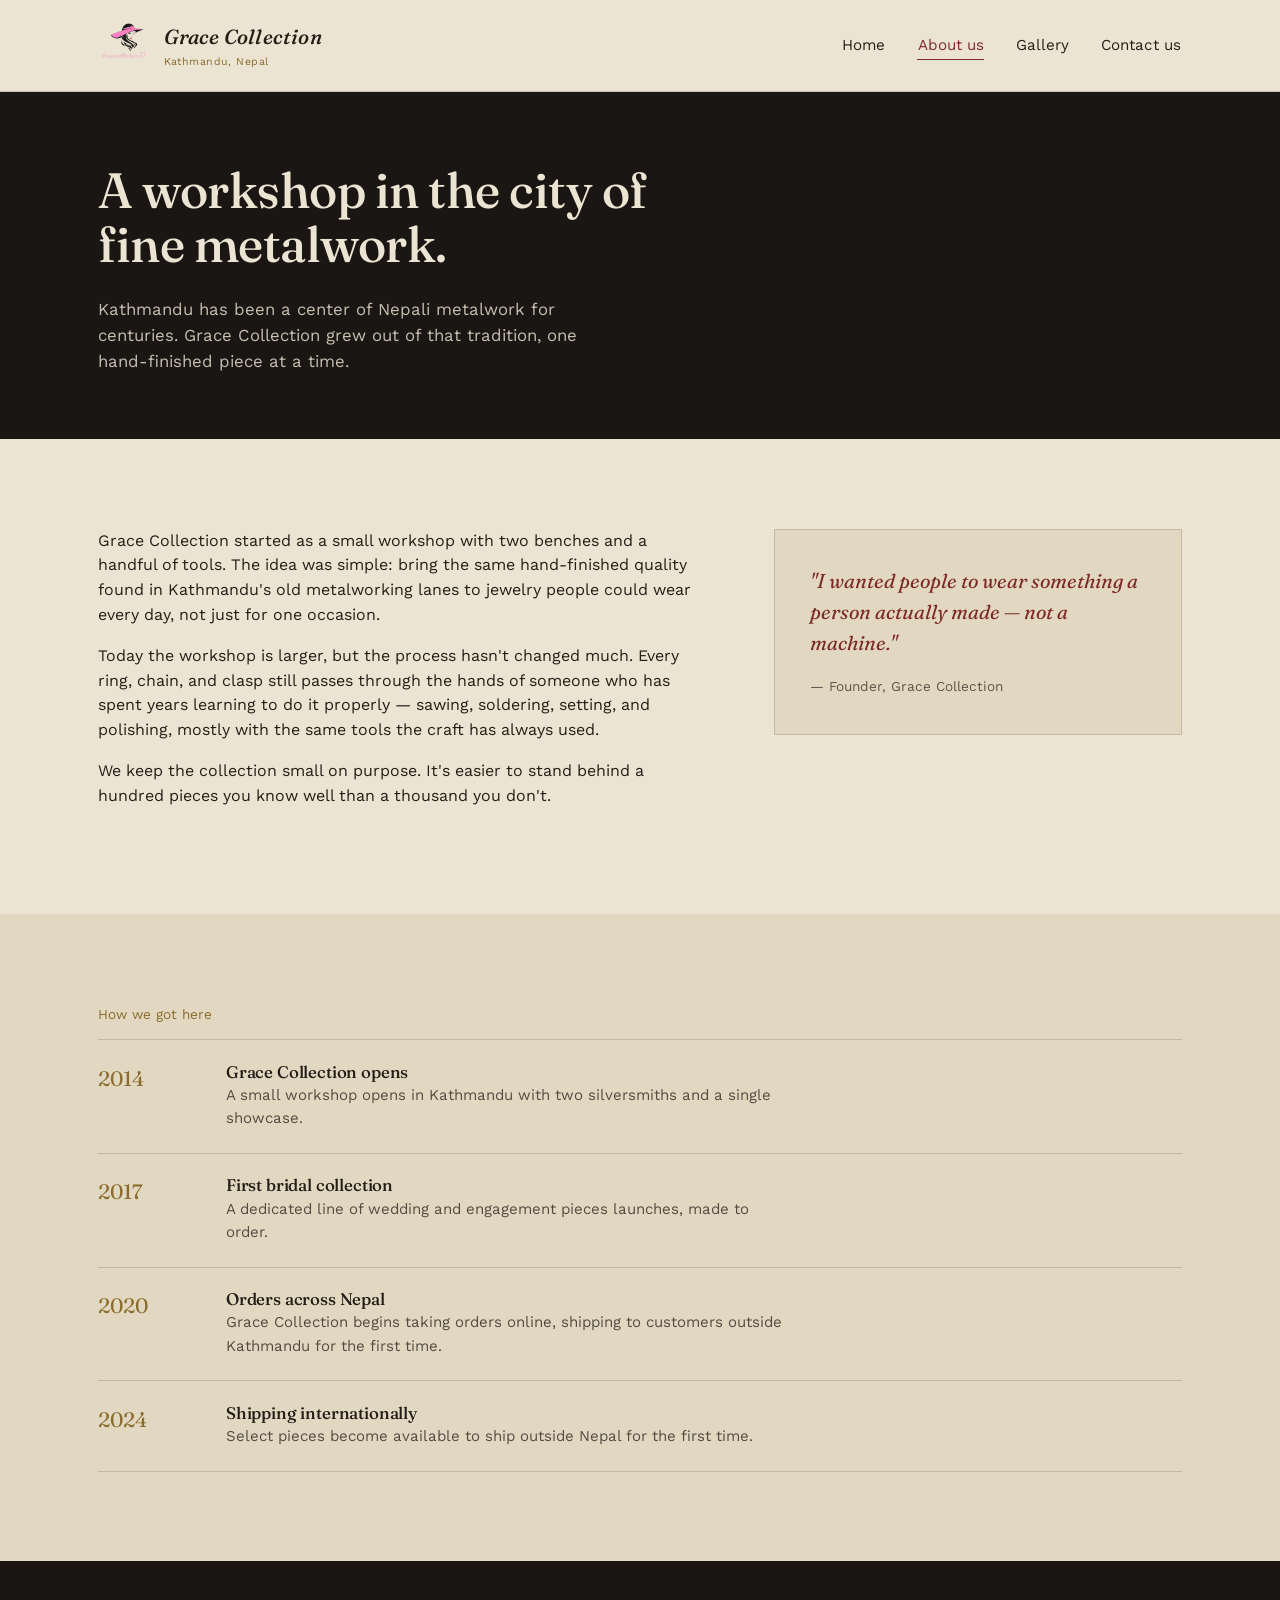
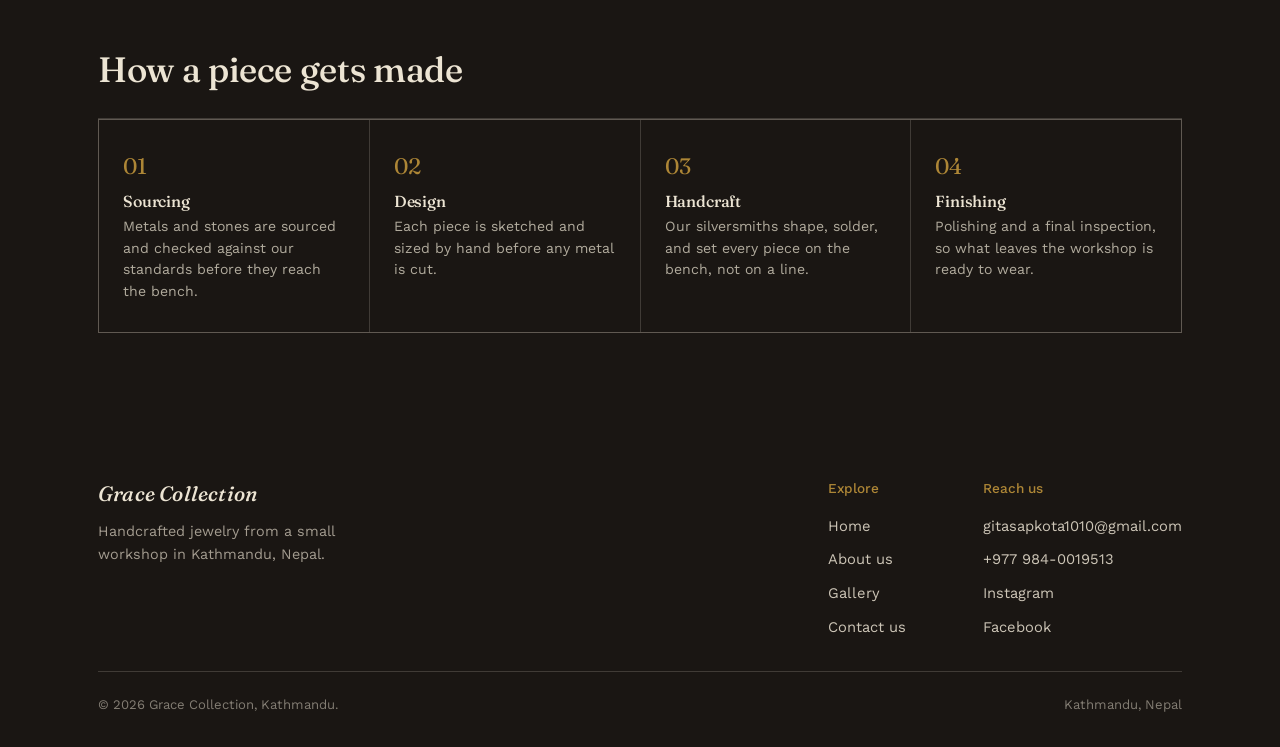
==== commit 5e63859c: "Fixed incorrect info" ====
--- a/src/about.html
+++ b/src/about.html
@@ -147,8 +147,8 @@
         <div>
           <h4>Reach us</h4>
           <ul>
-            <li><a href="mailto:hello@gracecollection.com.np">hello@gracecollection.com.np</a></li>
-            <li><a href="tel:+97715520000">+977 1&nbsp;552&nbsp;0000</a></li>
+            <li><a href="mailto:gitasapkota1010@gmail.com">gitasapkota1010@gmail.com</a></li>
+            <li><a href="tel:+9779840019513">+977 984-0019513</a></li>
             <li><a href="https://instagram.com" target="_blank" rel="noopener">Instagram</a></li>
             <li><a href="https://facebook.com" target="_blank" rel="noopener">Facebook</a></li>
           </ul>
--- a/src/styles.css
+++ b/src/styles.css
@@ -74,7 +74,7 @@
   position: sticky;
   top: 0;
   z-index: 40;
-  background: #f8f8f5;
+  background: var(--paper);
   color: var(--ink-text);
   border-bottom: 1px solid var(--line-on-paper);
 }
@@ -95,7 +95,7 @@
   color: var(--ink-text);
 }
 
-.brand-mark{ width: 48px; height: 48px; object-fit: contain; flex: none; }
+.brand-mark{ width: 56px; height: 56px; object-fit: contain; flex: none; }
 
 .brand-name{
   font-family: var(--serif);
@@ -153,7 +153,7 @@
   nav.site-nav{
     position: absolute;
     top: 100%; left: 0; right: 0;
-    background: #f8f8f5;
+    background: var(--paper);
     border-bottom: 1px solid var(--line-on-paper);
     max-height: 0;
     overflow: hidden;
